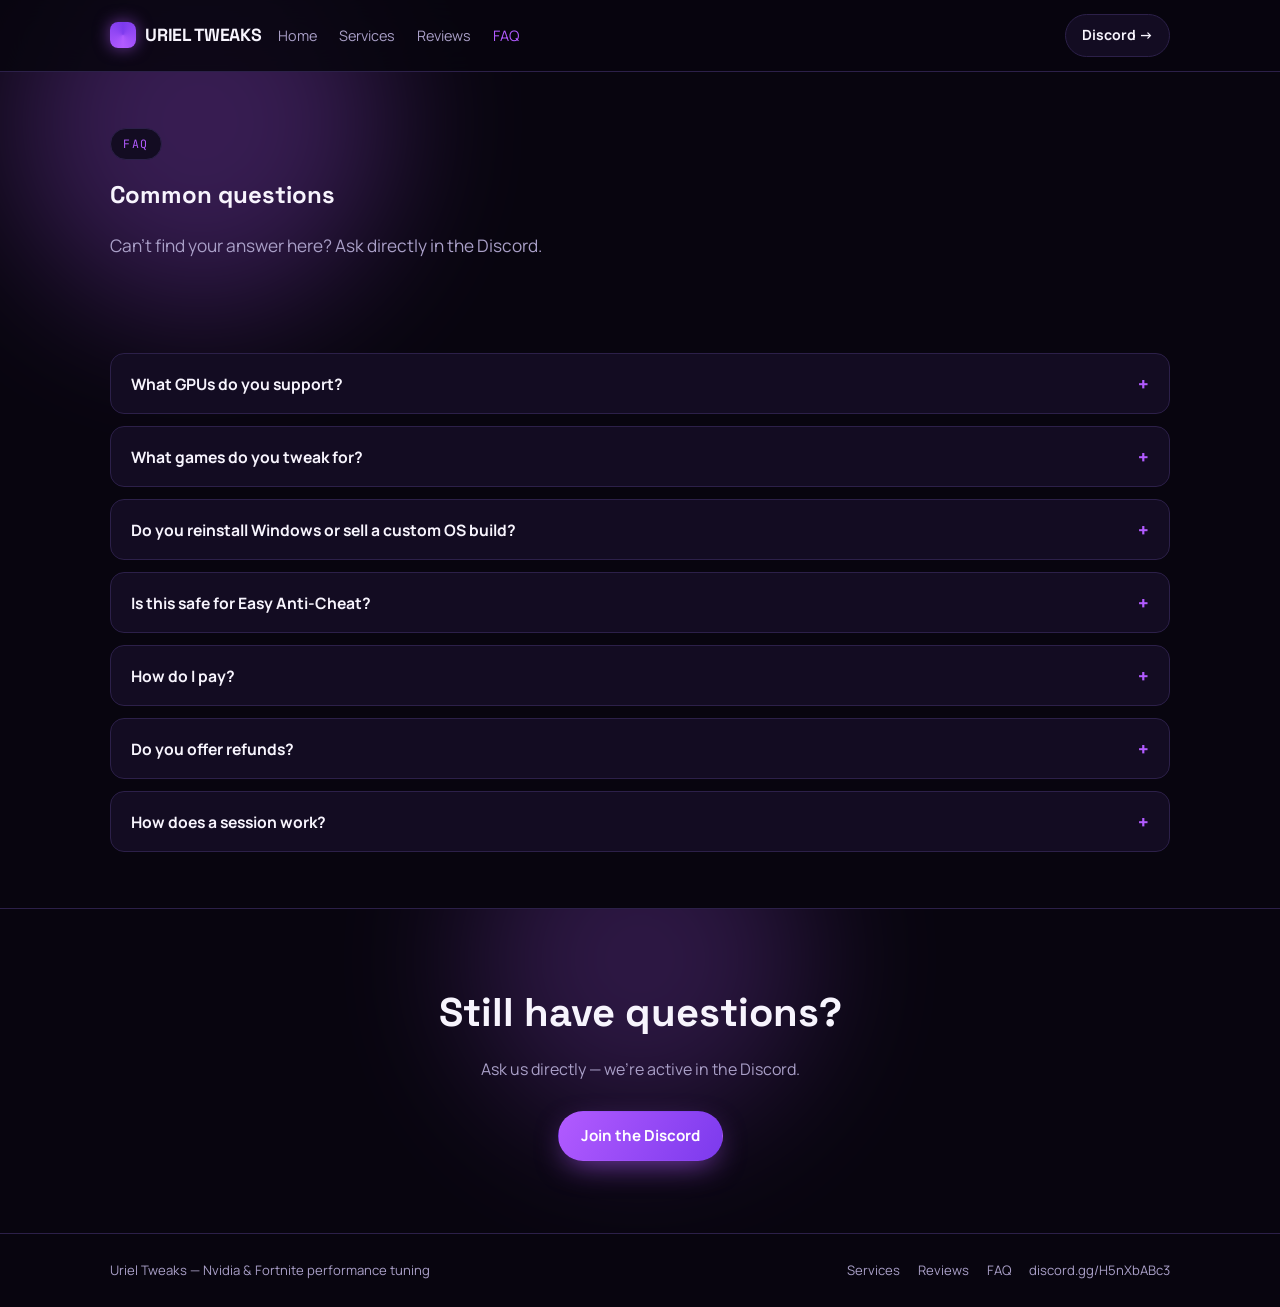
==== faq.html @ 516573bb "Add files via upload" ====
<!DOCTYPE html>
<html lang="en">
<head>
<meta charset="UTF-8">
<meta name="viewport" content="width=device-width, initial-scale=1.0">
<title>FAQ · Uriel Tweaks</title>
<meta name="description" content="Answers to common questions about Uriel Tweaks' Nvidia GPU and Fortnite performance tuning service.">
<link rel="stylesheet" href="style.css">
<link rel="stylesheet" href="https://fonts.googleapis.com/css2?family=Space+Grotesk:wght@600;700&family=Manrope:wght@400;500;600;700&family=JetBrains+Mono:wght@400;500;700&display=swap">
</head>
<body>

<header class="site">
  <div class="wrap site-inner">
    <a class="brand" href="index.html"><span class="brand-mark"></span>URIEL TWEAKS</a>
    <nav class="navlinks">
      <a href="index.html">Home</a>
      <a href="services.html">Services</a>
      <a href="reviews.html">Reviews</a>
      <a href="faq.html" class="active">FAQ</a>
    </nav>
    <div class="nav-right">
      <a class="btn btn-ghost" href="https://discord.gg/H5nXbABc3" target="_blank" rel="noopener">Discord →</a>
    </div>
  </div>
</header>

<main class="wrap">
  <section class="page-header" style="border-top:none;">
    <span class="glow glow-1"></span>
    <span class="eyebrow">FAQ</span>
    <h1>Common questions</h1>
    <p class="page-lead">Can't find your answer here? Ask directly in the Discord.</p>
  </section>

  <section style="border-top:none;">
    <div class="faq-list">
      <div class="faq-item" data-open="false">
        <button class="faq-q"><span>What GPUs do you support?</span><span class="icon">+</span></button>
        <div class="faq-a"><p>Nvidia only, for now. We don't tune AMD or Intel Arc GPUs — specializing lets us go deeper on the settings that actually move FPS.</p></div>
      </div>
      <div class="faq-item" data-open="false">
        <button class="faq-q"><span>What games do you tweak for?</span><span class="icon">+</span></button>
        <div class="faq-a"><p>Fortnite only, for now. Every setting we tune is chosen and tested specifically around how Fortnite renders and networks.</p></div>
      </div>
      <div class="faq-item" data-open="false">
        <button class="faq-q"><span>Do you reinstall Windows or sell a custom OS build?</span><span class="icon">+</span></button>
        <div class="faq-a"><p>No. We never touch, replace, or sell an operating system. Every tweak works within your existing Windows install using supported settings and services.</p></div>
      </div>
      <div class="faq-item" data-open="false">
        <button class="faq-q"><span>Is this safe for Easy Anti-Cheat?</span><span class="icon">+</span></button>
        <div class="faq-a"><p>Yes. We only use supported Windows and Nvidia settings — nothing that trips Easy Anti-Cheat or leaves your system unstable.</p></div>
      </div>
      <div class="faq-item" data-open="false">
        <button class="faq-q"><span>How do I pay?</span><span class="icon">+</span></button>
        <div class="faq-a"><p>We mostly get paid in Elite Tokens, but we also accept Bit. Ask in Discord for current options.</p></div>
      </div>
      <div class="faq-item" data-open="false">
        <button class="faq-q"><span>Do you offer refunds?</span><span class="icon">+</span></button>
        <div class="faq-a"><p>Yes — if your tweaks don't perform as expected, we offer a refund. We just verify the issue first so we can either fix it or confirm a refund is warranted.</p></div>
      </div>
      <div class="faq-item" data-open="false">
        <button class="faq-q"><span>How does a session work?</span><span class="icon">+</span></button>
        <div class="faq-a"><p>You message us on Discord with your specs and current FPS, we run a baseline check, apply the tweak set for your exact hardware, then verify the new FPS with you live before we call it done.</p></div>
      </div>
    </div>
  </section>
</main>

<section class="cta-band">
  <span class="glow" style="width:340px; height:340px; background:var(--purple); opacity:0.22; top:-120px; left:50%; transform:translateX(-50%);"></span>
  <div class="wrap">
    <h2>Still have questions?</h2>
    <p>Ask us directly — we're active in the Discord.</p>
    <div class="hero-cta">
      <a class="btn btn-primary" href="https://discord.gg/H5nXbABc3" target="_blank" rel="noopener">Join the Discord</a>
    </div>
  </div>
</section>

<footer>
  <div class="wrap footer-inner">
    <span>Uriel Tweaks — Nvidia &amp; Fortnite performance tuning</span>
    <div class="footer-links">
      <a href="services.html">Services</a>
      <a href="reviews.html">Reviews</a>
      <a href="faq.html">FAQ</a>
      <a href="https://discord.gg/H5nXbABc3" target="_blank" rel="noopener">discord.gg/H5nXbABc3</a>
    </div>
  </div>
</footer>

<script src="script.js"></script>
</body>
</html>
---- style.css ----
:root{
  --bg: #08050f;
  --surface: #130c22;
  --surface-2: #1b1233;
  --border: #2c2049;
  --text: #f7f4fd;
  --muted: #a99fc7;
  --purple: #b25bff;
  --purple-2: #7c3aed;
  --green: #2be08a;
  --ease-spring: cubic-bezier(0.16, 1, 0.3, 1);
  --font-display: 'Space Grotesk', 'Segoe UI', sans-serif;
  --font-body: 'Manrope', 'Segoe UI', sans-serif;
  --font-mono: 'JetBrains Mono', 'Consolas', monospace;
}

* { box-sizing: border-box; }

body{
  background: var(--bg);
  color: var(--text);
  font-family: var(--font-body);
  line-height: 1.6;
  overflow-x: hidden;
  margin: 0;
}

a{ color: inherit; }

.wrap{ max-width: 1100px; margin-inline: auto; padding-inline: 20px; position: relative; z-index: 1; }

h1, h2, h3{ font-family: var(--font-display); text-wrap: balance; margin: 0; }

.num{ font-family: var(--font-mono); font-variant-numeric: tabular-nums; }

/* ---------- header ---------- */
header.site{
  position: sticky; top: env(safe-area-inset-top, 0px); z-index: 20;
  background: rgba(8,5,15,0.86);
  backdrop-filter: blur(14px);
  border-bottom: 1px solid var(--border);
}
.site-inner{ display:flex; align-items:center; justify-content:space-between; padding-block: 14px; gap: 16px; }
.brand{
  font-family: var(--font-display); font-weight: 700; font-size: 1.1rem;
  display:flex; align-items:center; gap: 9px; letter-spacing: -0.01em; text-decoration:none; color: var(--text);
  flex-shrink: 0;
}
.brand-mark{
  width: 26px; height: 26px; border-radius: 8px;
  background: conic-gradient(from 180deg, var(--purple), var(--purple-2), var(--purple));
  box-shadow: 0 0 16px rgba(178,91,255,0.55);
  flex-shrink: 0;
}

.navlinks{ display:flex; gap: 22px; font-size: 0.9rem; color: var(--muted); flex: 1; }
.navlinks a{ text-decoration:none; color: var(--muted); transition: color .2s ease; white-space: nowrap; }
.navlinks a:hover{ color: var(--text); }
.navlinks a.active{ color: var(--purple); }
.nav-right{ display:flex; align-items:center; gap: 12px; flex-shrink: 0; }

@media (max-width: 720px){
  .navlinks{ display:none; }
}

.btn{
  display:inline-flex; align-items:center; gap: 8px;
  font-family: var(--font-body); font-weight: 700; font-size: 0.95rem;
  padding: 12px 22px; border-radius: 999px;
  border: 1px solid transparent; text-decoration: none; cursor: pointer;
  transition: transform .35s var(--ease-spring), box-shadow .35s var(--ease-spring), border-color .2s ease;
}
.btn:focus-visible{ outline: 2px solid var(--purple); outline-offset: 3px; }
.btn:active{ transform: scale(0.96); transition-duration: .12s; }
.btn-primary{
  background: linear-gradient(120deg, var(--purple), var(--purple-2));
  color: #fff;
  box-shadow: 0 10px 30px -8px rgba(178,91,255,0.65);
}
.btn-primary:hover{ transform: translateY(-2px); box-shadow: 0 16px 38px -8px rgba(178,91,255,0.85); }
.btn-ghost{
  background: var(--surface); border-color: var(--border); color: var(--text);
  font-size: 0.88rem; padding: 9px 16px;
}
.btn-ghost:hover{ border-color: var(--purple); transform: translateY(-1px); }

/* ---------- hero ---------- */
.hero{ position: relative; padding-block: 70px 46px; overflow: visible; }

.glow{
  position: absolute; z-index: 0; border-radius: 50%;
  filter: blur(70px); opacity: 0.45; pointer-events: none;
}
.glow-1{ width: 380px; height: 380px; background: var(--purple); top: -140px; left: -100px; opacity: 0.28; }

.eyebrow{
  font-family: var(--font-mono); font-size: 0.72rem; letter-spacing: 0.14em; text-transform: uppercase;
  margin-bottom: 16px; display:inline-flex; align-items:center; gap: 8px;
  padding: 6px 12px; border-radius: 999px; background: var(--surface); border: 1px solid var(--border);
  color: var(--purple);
}
.eyebrow .dot{ width: 6px; height: 6px; border-radius: 50%; background: var(--purple); }

.hero h1{
  font-size: clamp(2.3rem, 5.6vw, 3.8rem); font-weight: 700; letter-spacing: -0.015em;
}
.grad-text{ color: var(--purple); }

.hero p.lead, .page-lead{ color: var(--muted); font-size: 1.08rem; max-width: 58ch; margin-top: 18px; }

.hero-cta{ display:flex; flex-wrap: wrap; gap: 14px; margin-top: 28px; }

.fps-row{ display:flex; align-items: baseline; gap: 20px; margin-top: 46px; flex-wrap: wrap; }
.fps-block{ display:flex; flex-direction: column; }
.fps-num{ font-size: clamp(2.5rem, 6vw, 3.8rem); font-weight: 700; line-height: 1; }
.fps-num.before{ color: var(--muted); }
.fps-num.after{ color: var(--green); text-shadow: 0 0 26px rgba(43,224,138,0.5); }
.fps-label{ font-family: var(--font-mono); font-size: 0.7rem; color: var(--muted); letter-spacing: 0.08em; text-transform: uppercase; margin-top: 6px; }
.fps-arrow{ font-size: 1.7rem; color: var(--purple); align-self: center; }

.graph-card{
  margin-top: 36px; border: 1px solid var(--border); border-radius: 20px;
  background: var(--surface); padding: 20px 20px 16px;
}
.graph-head{ display:flex; justify-content: space-between; align-items:center; margin-bottom: 10px; }
.graph-title{ font-family: var(--font-mono); font-size: 0.72rem; color: var(--muted); letter-spacing: 0.06em; text-transform: uppercase; }
.legend{ display:flex; gap:14px; font-family: var(--font-mono); font-size: 0.7rem; color: var(--muted); }
.legend span{ display:inline-flex; align-items:center; gap:6px; }
.swatch{ width:10px; height:3px; border-radius:2px; display:inline-block; }
canvas#graph{ width: 100%; height: 180px; display:block; }

/* ---------- page header (non-hero pages) ---------- */
.page-header{ padding-block: 56px 20px; position: relative; }

/* ---------- sections ---------- */
section{ padding-block: 56px; border-top: 1px solid var(--border); position: relative; }
.section-head{ max-width: 62ch; margin-bottom: 34px; }
.section-head h2{ font-size: clamp(1.6rem, 3.2vw, 2.1rem); margin-top: 10px; }
.section-head p{ color: var(--muted); margin-top: 10px; }

.grid{ display:grid; gap: 18px; grid-template-columns: repeat(auto-fit, minmax(235px, 1fr)); }

.card{
  border: 1px solid var(--border); background: var(--surface);
  border-radius: 18px; padding: 22px; position: relative; overflow: hidden;
  transition: transform .4s var(--ease-spring), border-color .3s ease;
}
.card::before{
  content:''; position:absolute; top:0; left:0; right:0; height: 3px;
  background: var(--accent, var(--purple));
}
.card:hover{ transform: translateY(-4px); border-color: color-mix(in srgb, var(--accent, var(--purple)) 50%, var(--border)); }
.card h3{ font-size: 1.02rem; font-weight: 700; margin-top: 8px; }
.card p{ color: var(--muted); font-size: 0.92rem; margin-top: 8px; }
.card .tag{
  font-family: var(--font-mono); font-size: 0.68rem; letter-spacing: 0.06em;
  color: var(--accent, var(--purple)); text-transform: uppercase; font-weight: 700;
}

/* ---------- stats ---------- */
.stats{ display:grid; gap: 18px; grid-template-columns: repeat(auto-fit, minmax(210px, 1fr)); }
.stat{
  border: 1px solid var(--border); border-radius: 18px; padding: 26px 22px;
  background: var(--surface);
  transition: transform .4s var(--ease-spring), box-shadow .4s var(--ease-spring);
}
.stat:hover{ transform: translateY(-4px); box-shadow: 0 18px 34px -18px color-mix(in srgb, var(--accent, var(--purple)) 60%, transparent); }
.stat .v{ font-size: 2.2rem; font-weight: 700; color: var(--accent, var(--purple)); }
.stat .v .unit{ font-size: 1.1rem; opacity: 0.75; margin-left: 3px; }
.stat .l{ font-family: var(--font-mono); font-size: 0.72rem; color: var(--muted); text-transform: uppercase; letter-spacing: 0.06em; margin-top: 10px; }

/* ---------- steps ---------- */
.steps{ display:grid; gap: 20px; grid-template-columns: repeat(auto-fit, minmax(220px,1fr)); }
.step{ position: relative; padding-left: 48px; }
.step::before{
  content: attr(data-n);
  position: absolute; left: 0; top: 0;
  width: 34px; height: 34px; border-radius: 11px;
  background: var(--surface); border: 1px solid var(--border);
  display:flex; align-items:center; justify-content:center;
  font-family: var(--font-mono); font-weight: 700; font-size: 0.9rem;
  color: var(--accent, var(--purple));
}
.step h3{ font-size: 0.98rem; }
.step p{ color: var(--muted); font-size: 0.89rem; margin-top: 6px; }

/* ---------- payment ---------- */
.pay-row{ display:flex; flex-wrap: wrap; gap: 12px; margin-top: 6px; }
.pill{
  font-family: var(--font-mono); font-size: 0.82rem; padding: 10px 18px;
  border: 1px solid var(--border); border-radius: 999px; color: var(--text);
  background: var(--surface); font-weight: 600;
  transition: transform .3s var(--ease-spring), border-color .2s ease;
}
.pill:hover{ transform: translateY(-2px); }
.pill.primary, .pill.alt{ border-color: var(--purple); color: #d9b8ff; background: color-mix(in srgb, var(--purple) 14%, var(--surface)); }

.refund{
  margin-top: 26px; border-left: 3px solid var(--purple); padding: 16px 20px;
  background: var(--surface); border-radius: 0 16px 16px 0;
}
.refund .tag{ color: var(--purple); font-family: var(--font-mono); font-size: 0.7rem; letter-spacing: 0.06em; text-transform: uppercase; font-weight: 700; display:block; }
.refund p{ color: var(--muted); font-size: 0.93rem; margin-top: 8px; }

/* ---------- scope banner (Nvidia + Fortnite only) ---------- */
.scope-row{ display:flex; flex-wrap: wrap; gap: 12px; margin-top: 22px; }
.scope-pill{
  display:inline-flex; align-items:center; gap: 8px;
  font-family: var(--font-mono); font-size: 0.78rem; font-weight: 700;
  padding: 9px 16px; border-radius: 999px;
  border: 1px solid var(--border); background: var(--surface); color: var(--text);
}
.scope-pill .chip-dot{ width:6px; height:6px; border-radius:50%; background: var(--green); }

/* ---------- pricing tiers ---------- */
.tiers{ display:grid; gap: 20px; grid-template-columns: repeat(auto-fit, minmax(260px, 1fr)); }
.tier{
  border: 1px solid var(--border); background: var(--surface); border-radius: 20px;
  padding: 26px; display:flex; flex-direction: column; gap: 16px; position: relative; overflow: hidden;
  transition: transform .4s var(--ease-spring), border-color .3s ease;
}
.tier::before{ content:''; position:absolute; top:0; left:0; right:0; height: 3px; background: var(--accent, var(--purple)); }
.tier:hover{ transform: translateY(-4px); border-color: color-mix(in srgb, var(--accent, var(--purple)) 50%, var(--border)); }
.tier.featured{ border-color: color-mix(in srgb, var(--purple) 55%, var(--border)); box-shadow: 0 20px 44px -24px rgba(178,91,255,0.55); }
.tier-badge{
  align-self: flex-start; font-family: var(--font-mono); font-size: 0.66rem; letter-spacing: 0.08em; text-transform: uppercase;
  padding: 5px 10px; border-radius: 999px; background: color-mix(in srgb, var(--accent, var(--purple)) 18%, var(--surface));
  color: var(--accent, var(--purple)); font-weight: 700;
}
.tier h3{ font-size: 1.2rem; }
.tier .tier-meta{ font-family: var(--font-mono); font-size: 0.78rem; color: var(--muted); }
.tier ul{ list-style: none; margin: 0; padding: 0; display:flex; flex-direction: column; gap: 10px; }
.tier li{ display:flex; align-items: flex-start; gap: 10px; font-size: 0.92rem; color: var(--text); }
.tier li::before{ content:'✓'; color: var(--green); font-weight: 700; flex-shrink: 0; }
.tier .btn{ margin-top: auto; justify-content: center; }

/* ---------- reviews ---------- */
.reviews-grid{ display:grid; gap: 18px; grid-template-columns: repeat(auto-fit, minmax(260px, 1fr)); }
.review-card{
  border: 1px dashed var(--border); background: var(--surface); border-radius: 18px;
  padding: 22px; display:flex; flex-direction: column; gap: 12px; min-height: 160px; justify-content: space-between;
}
.review-card .stars{ color: var(--purple); font-size: 0.95rem; letter-spacing: 2px; }
.review-card .placeholder-text{ color: var(--muted); font-size: 0.92rem; font-style: italic; }
.review-card .placeholder-tag{
  font-family: var(--font-mono); font-size: 0.66rem; letter-spacing: 0.06em; text-transform: uppercase;
  color: var(--muted); border-top: 1px solid var(--border); padding-top: 10px;
}

/* ---------- faq accordion ---------- */
.faq-list{ display:flex; flex-direction: column; gap: 12px; }
.faq-item{ border: 1px solid var(--border); background: var(--surface); border-radius: 14px; overflow: hidden; }
.faq-q{
  width: 100%; text-align: left; background: none; border: none; color: var(--text);
  font-family: var(--font-body); font-weight: 700; font-size: 0.98rem;
  padding: 18px 20px; display:flex; align-items:center; justify-content: space-between; gap: 12px;
  cursor: pointer;
}
.faq-q .icon{ font-family: var(--font-mono); color: var(--purple); font-size: 1.1rem; transition: transform .3s var(--ease-spring); flex-shrink: 0; }
.faq-item[data-open="true"] .faq-q .icon{ transform: rotate(45deg); }
.faq-a{ max-height: 0; overflow: hidden; transition: max-height .35s var(--ease-spring); }
.faq-a p{ color: var(--muted); font-size: 0.92rem; padding: 0 20px 18px; margin: 0; }

/* ---------- cta band ---------- */
.cta-band{ border-top: 1px solid var(--border); padding-block: 72px; text-align:center; position: relative; overflow: hidden; }
.cta-band h2{ font-size: clamp(1.7rem, 4.2vw, 2.5rem); }
.cta-band p{ color: var(--muted); margin-top: 12px; }
.cta-band .hero-cta{ justify-content:center; margin-top: 28px; }
.fine{ font-family: var(--font-mono); font-size: 0.72rem; color: var(--muted); margin-top: 30px; }

footer{ border-top: 1px solid var(--border); padding-block: 26px; }
.footer-inner{ display:flex; justify-content:space-between; flex-wrap:wrap; gap: 16px; font-size: 0.82rem; color: var(--muted); }
.footer-links{ display:flex; gap: 18px; flex-wrap: wrap; }
.footer-links a{ text-decoration: none; color: var(--muted); }
.footer-links a:hover{ color: var(--text); }

@keyframes settle-in{ from{ opacity: 0.001; transform: translateY(10px); } to{ opacity: 1; transform: translateY(0); } }
.hero .eyebrow{ animation: settle-in .5s var(--ease-spring) both; }
.hero h1{ animation: settle-in .55s var(--ease-spring) .05s both; }
.hero .lead{ animation: settle-in .55s var(--ease-spring) .1s both; }
.hero .hero-cta{ animation: settle-in .55s var(--ease-spring) .15s both; }
.hero .fps-row{ animation: settle-in .55s var(--ease-spring) .2s both; }
.hero .graph-card{ animation: settle-in .6s var(--ease-spring) .25s both; }
.page-header .eyebrow{ animation: settle-in .5s var(--ease-spring) both; }
.page-header h1{ animation: settle-in .55s var(--ease-spring) .05s both; }
.page-header .page-lead{ animation: settle-in .55s var(--ease-spring) .1s both; }

@media (prefers-reduced-motion: reduce){
  .btn, .card, .stat, .pill, .tier, .faq-a{ transition: none; }
  .hero .eyebrow, .hero h1, .hero .lead, .hero .hero-cta, .hero .fps-row, .hero .graph-card,
  .page-header .eyebrow, .page-header h1, .page-header .page-lead{ animation: none; }
}
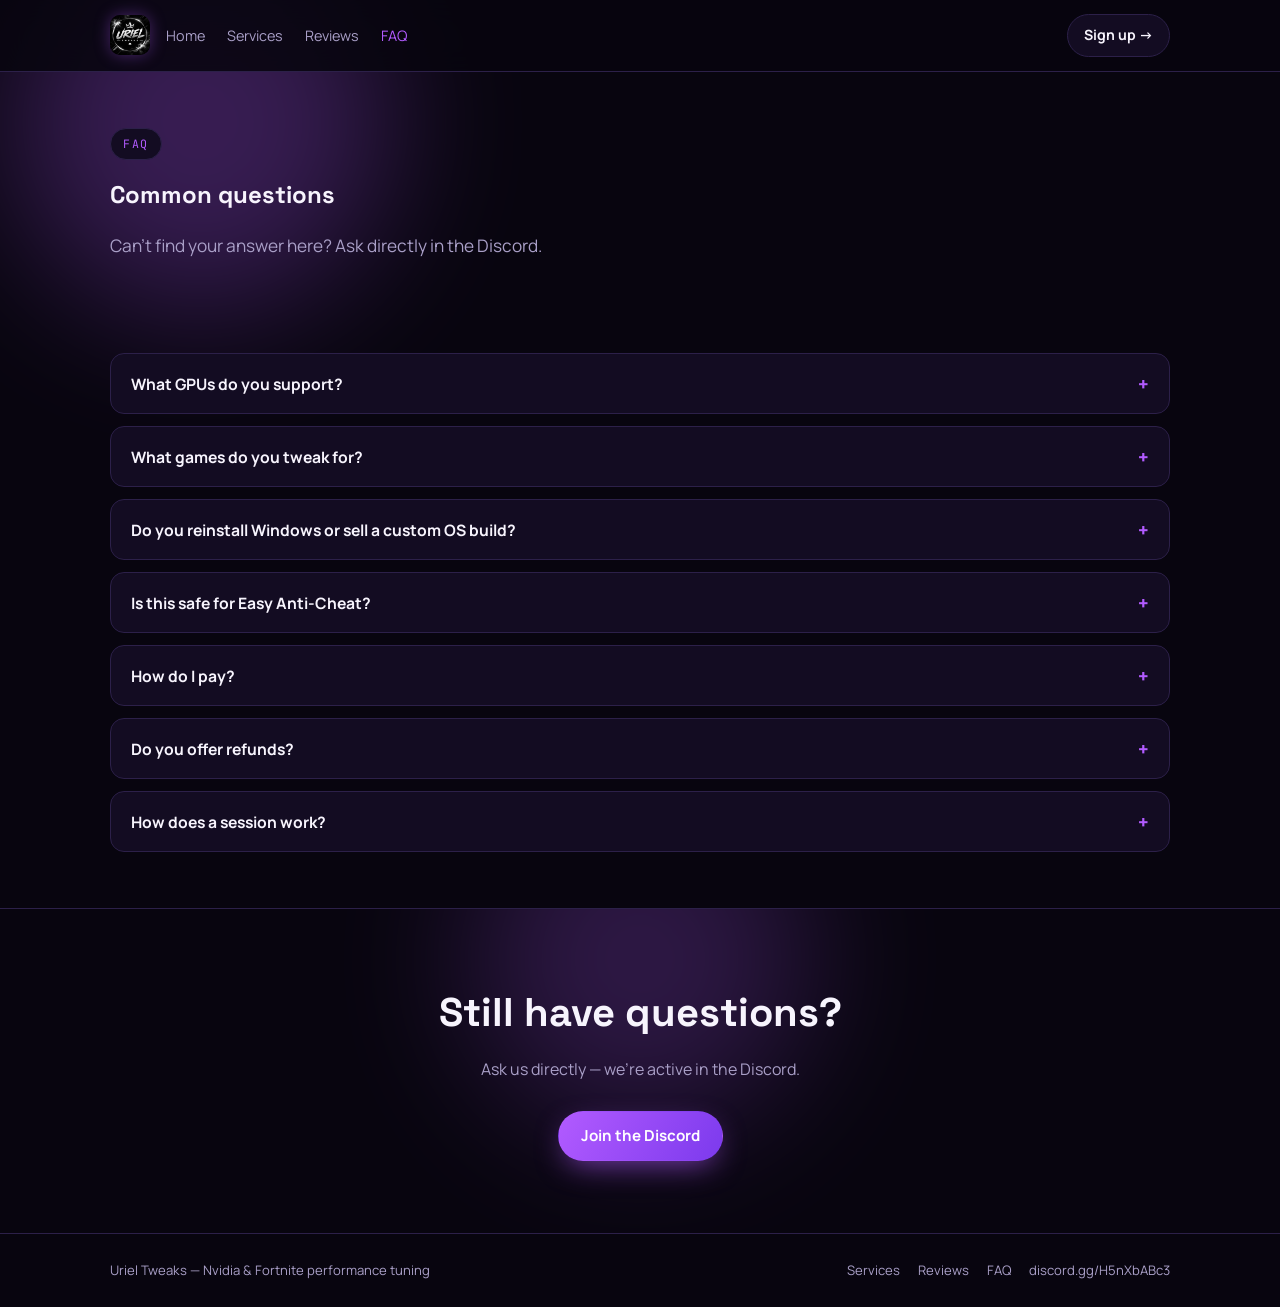
==== commit c445d4fe: "Add files via upload" ====
--- a/faq.html
+++ b/faq.html
@@ -5,6 +5,7 @@
 <meta name="viewport" content="width=device-width, initial-scale=1.0">
 <title>FAQ · Uriel Tweaks</title>
 <meta name="description" content="Answers to common questions about Uriel Tweaks' Nvidia GPU and Fortnite performance tuning service.">
+<link rel="icon" href="logo.png" type="image/png">
 <link rel="stylesheet" href="style.css">
 <link rel="stylesheet" href="https://fonts.googleapis.com/css2?family=Space+Grotesk:wght@600;700&family=Manrope:wght@400;500;600;700&family=JetBrains+Mono:wght@400;500;700&display=swap">
 </head>
@@ -12,7 +13,7 @@
 
 <header class="site">
   <div class="wrap site-inner">
-    <a class="brand" href="index.html"><span class="brand-mark"></span>URIEL TWEAKS</a>
+    <a class="brand" href="index.html"><img class="brand-mark" src="logo.png" alt="Uriel Tweaks"></a>
     <nav class="navlinks">
       <a href="index.html">Home</a>
       <a href="services.html">Services</a>
@@ -20,7 +21,7 @@
       <a href="faq.html" class="active">FAQ</a>
     </nav>
     <div class="nav-right">
-      <a class="btn btn-ghost" href="https://discord.gg/H5nXbABc3" target="_blank" rel="noopener">Discord →</a>
+      <a class="btn btn-ghost" href="https://discord.gg/H5nXbABc3" target="_blank" rel="noopener">Sign up →</a>
     </div>
   </div>
 </header>
--- a/style.css
+++ b/style.css
@@ -47,9 +47,9 @@
   flex-shrink: 0;
 }
 .brand-mark{
-  width: 26px; height: 26px; border-radius: 8px;
-  background: conic-gradient(from 180deg, var(--purple), var(--purple-2), var(--purple));
-  box-shadow: 0 0 16px rgba(178,91,255,0.55);
+  width: 40px; height: 40px; border-radius: 10px;
+  object-fit: cover; display: block;
+  box-shadow: 0 0 16px rgba(178,91,255,0.35);
   flex-shrink: 0;
 }
 
@@ -60,7 +60,12 @@
 .nav-right{ display:flex; align-items:center; gap: 12px; flex-shrink: 0; }
 
 @media (max-width: 720px){
-  .navlinks{ display:none; }
+  .site-inner{ flex-wrap: wrap; }
+  .navlinks{
+    order: 3; width: 100%; flex: 0 0 100%;
+    gap: 18px; overflow-x: auto; -webkit-overflow-scrolling: touch;
+    padding-block: 10px 2px; margin-top: 6px; border-top: 1px solid var(--border);
+  }
 }
 
 .btn{
